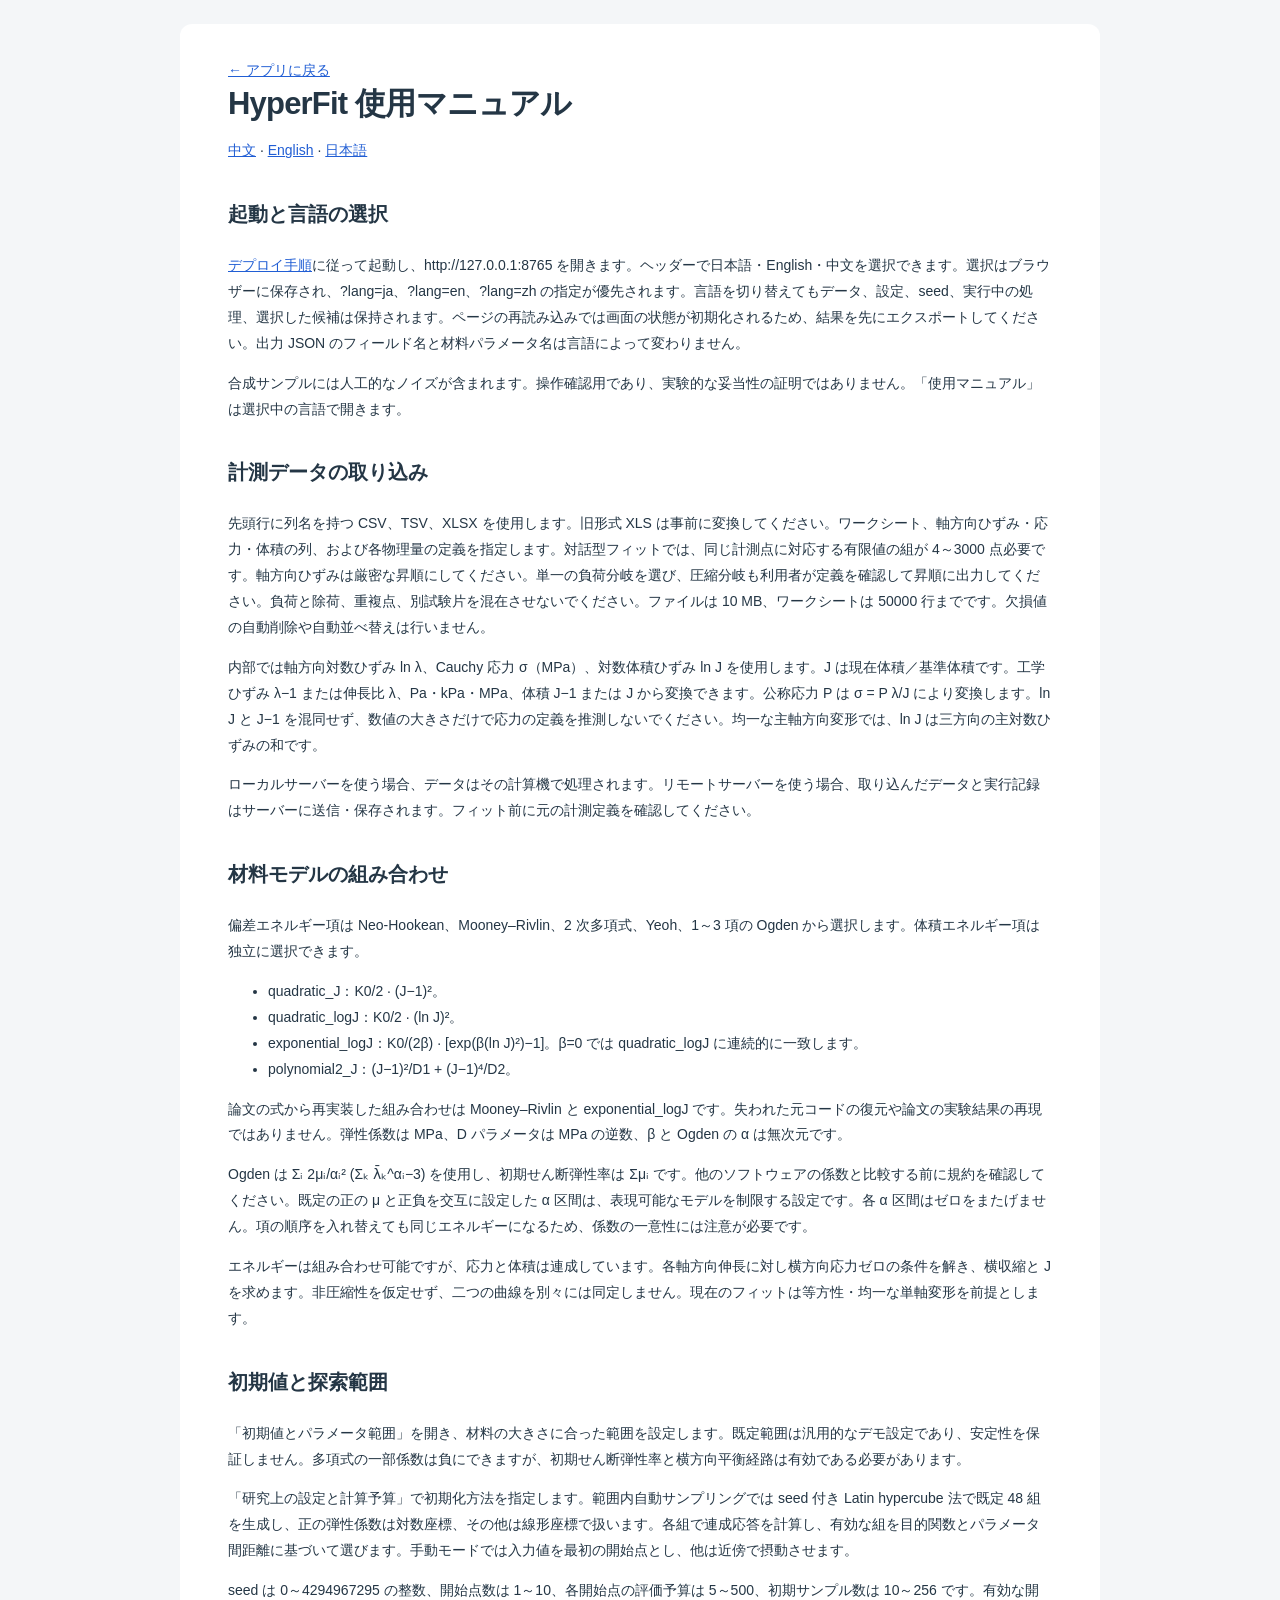
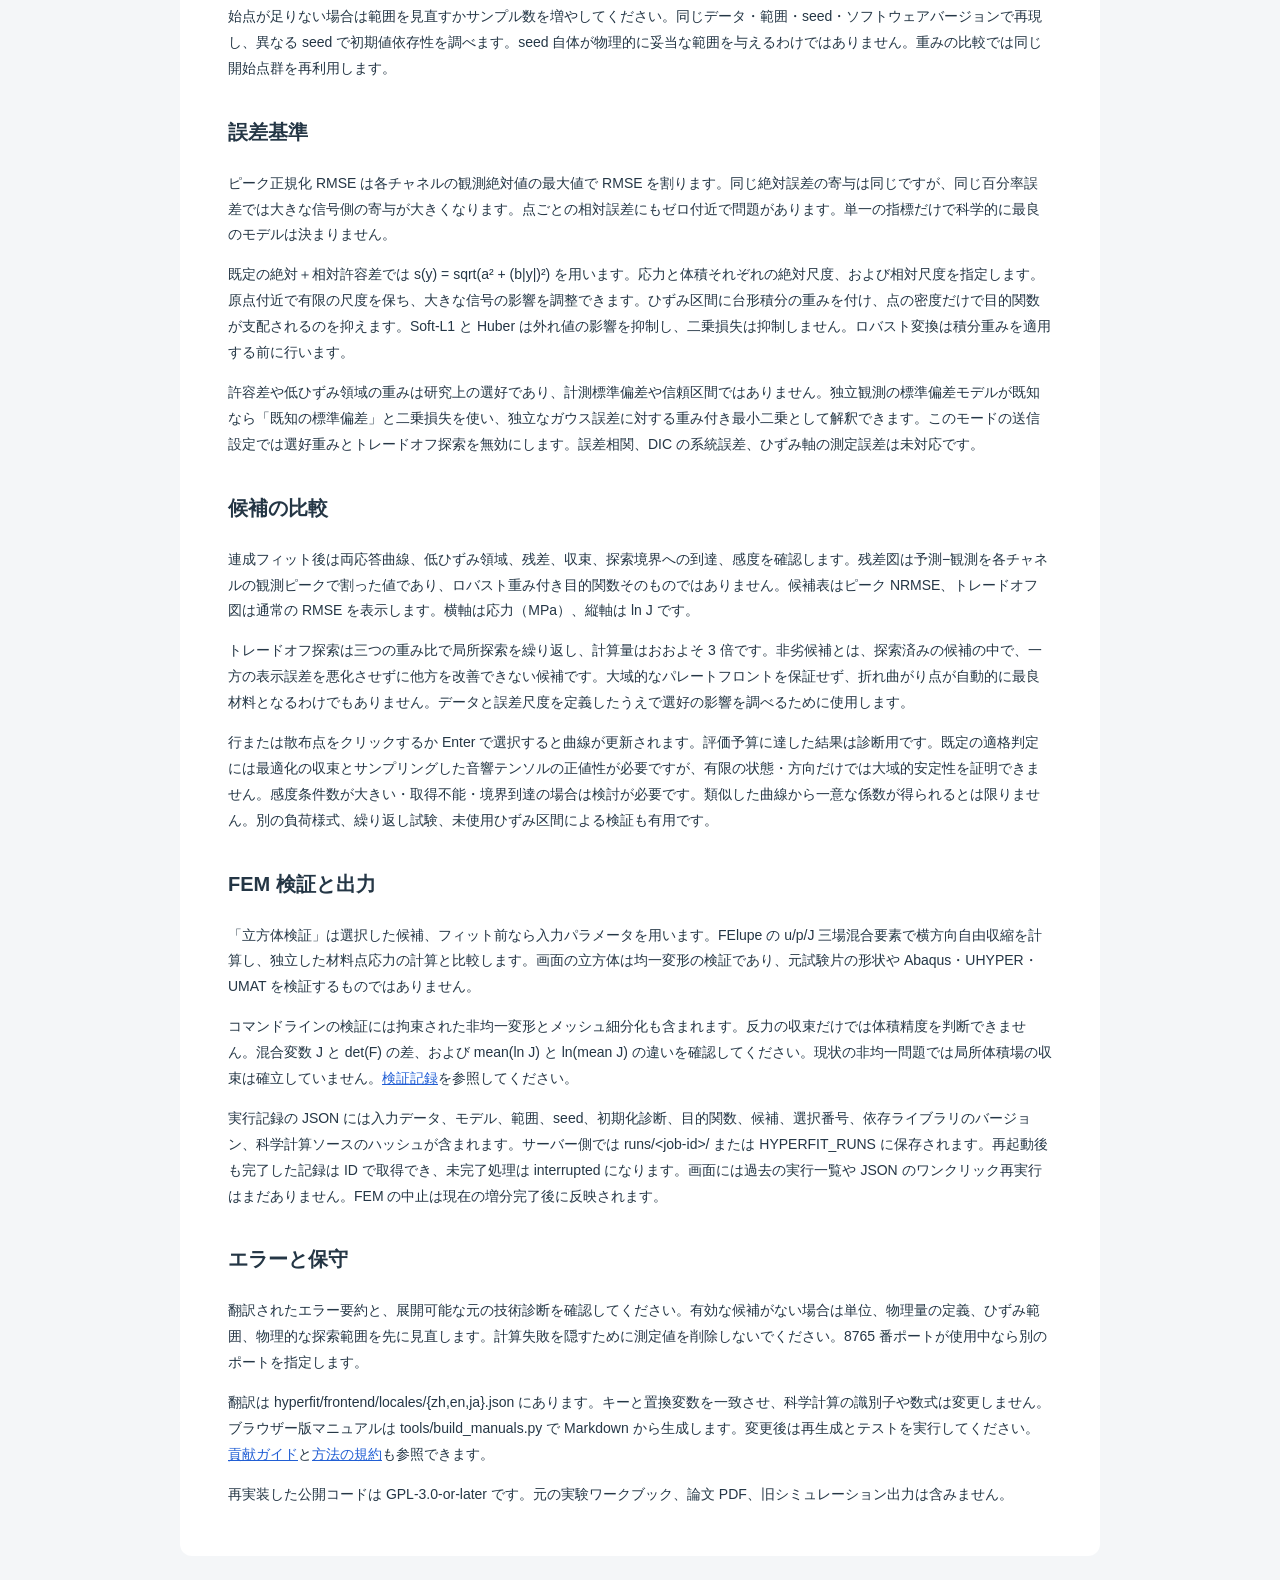
==== hyperfit/frontend/manual-ja.html @ 78426305 "Publish HyperFit research preview with trilingual UI and deployment guides" ====
<!doctype html>
<html lang="ja"><head><meta charset="utf-8">
<meta name="viewport" content="width=device-width,initial-scale=1">
<title>HyperFit 使用マニュアル</title><link rel="stylesheet" href="style.css">
<style>.manual {max-width: 920px; line-height: 1.85; background: white; margin: 24px auto; border-radius: 12px;}
.manual h2 {margin-top: 32px; font-size: 20px;} .manual h1 {line-height: 1.3;}
.manual pre {white-space: pre-wrap; overflow-wrap: anywhere; background: #f2f5f9; padding: 18px;}
.manual a {color: #215ed4;} .manual p,.manual li {overflow-wrap: anywhere;}
</style></head><body><main class="manual"><nav><a href="./?lang=ja">← アプリに戻る</a></nav>
<h1>HyperFit 使用マニュアル</h1>
<p><a href="manual-zh.html">中文</a> · <a href="manual-en.html">English</a> · <a href="manual-ja.html">日本語</a></p>
<h2>起動と言語の選択</h2>
<p><a href="deployment-ja.html">デプロイ手順</a>に従って起動し、http://127.0.0.1:8765 を開きます。ヘッダーで日本語・English・中文を選択できます。選択はブラウザーに保存され、?lang=ja、?lang=en、?lang=zh の指定が優先されます。言語を切り替えてもデータ、設定、seed、実行中の処理、選択した候補は保持されます。ページの再読み込みでは画面の状態が初期化されるため、結果を先にエクスポートしてください。出力 JSON のフィールド名と材料パラメータ名は言語によって変わりません。</p>
<p>合成サンプルには人工的なノイズが含まれます。操作確認用であり、実験的な妥当性の証明ではありません。「使用マニュアル」は選択中の言語で開きます。</p>
<h2>計測データの取り込み</h2>
<p>先頭行に列名を持つ CSV、TSV、XLSX を使用します。旧形式 XLS は事前に変換してください。ワークシート、軸方向ひずみ・応力・体積の列、および各物理量の定義を指定します。対話型フィットでは、同じ計測点に対応する有限値の組が 4～3000 点必要です。軸方向ひずみは厳密な昇順にしてください。単一の負荷分岐を選び、圧縮分岐も利用者が定義を確認して昇順に出力してください。負荷と除荷、重複点、別試験片を混在させないでください。ファイルは 10 MB、ワークシートは 50000 行までです。欠損値の自動削除や自動並べ替えは行いません。</p>
<p>内部では軸方向対数ひずみ ln λ、Cauchy 応力 σ（MPa）、対数体積ひずみ ln J を使用します。J は現在体積／基準体積です。工学ひずみ λ−1 または伸長比 λ、Pa・kPa・MPa、体積 J−1 または J から変換できます。公称応力 P は σ = P λ/J により変換します。ln J と J−1 を混同せず、数値の大きさだけで応力の定義を推測しないでください。均一な主軸方向変形では、ln J は三方向の主対数ひずみの和です。</p>
<p>ローカルサーバーを使う場合、データはその計算機で処理されます。リモートサーバーを使う場合、取り込んだデータと実行記録はサーバーに送信・保存されます。フィット前に元の計測定義を確認してください。</p>
<h2>材料モデルの組み合わせ</h2>
<p>偏差エネルギー項は Neo-Hookean、Mooney–Rivlin、2 次多項式、Yeoh、1～3 項の Ogden から選択します。体積エネルギー項は独立に選択できます。</p>
<ul>
<li>quadratic_J：K0/2 · (J−1)²。</li>
<li>quadratic_logJ：K0/2 · (ln J)²。</li>
<li>exponential_logJ：K0/(2β) · [exp(β(ln J)²)−1]。β=0 では quadratic_logJ に連続的に一致します。</li>
<li>polynomial2_J：(J−1)²/D1 + (J−1)⁴/D2。</li>
</ul>
<p>論文の式から再実装した組み合わせは Mooney–Rivlin と exponential_logJ です。失われた元コードの復元や論文の実験結果の再現ではありません。弾性係数は MPa、D パラメータは MPa の逆数、β と Ogden の α は無次元です。</p>
<p>Ogden は Σᵢ 2μᵢ/αᵢ² (Σₖ λ̄ₖ^αᵢ−3) を使用し、初期せん断弾性率は Σμᵢ です。他のソフトウェアの係数と比較する前に規約を確認してください。既定の正の μ と正負を交互に設定した α 区間は、表現可能なモデルを制限する設定です。各 α 区間はゼロをまたげません。項の順序を入れ替えても同じエネルギーになるため、係数の一意性には注意が必要です。</p>
<p>エネルギーは組み合わせ可能ですが、応力と体積は連成しています。各軸方向伸長に対し横方向応力ゼロの条件を解き、横収縮と J を求めます。非圧縮性を仮定せず、二つの曲線を別々には同定しません。現在のフィットは等方性・均一な単軸変形を前提とします。</p>
<h2>初期値と探索範囲</h2>
<p>「初期値とパラメータ範囲」を開き、材料の大きさに合った範囲を設定します。既定範囲は汎用的なデモ設定であり、安定性を保証しません。多項式の一部係数は負にできますが、初期せん断弾性率と横方向平衡経路は有効である必要があります。</p>
<p>「研究上の設定と計算予算」で初期化方法を指定します。範囲内自動サンプリングでは seed 付き Latin hypercube 法で既定 48 組を生成し、正の弾性係数は対数座標、その他は線形座標で扱います。各組で連成応答を計算し、有効な組を目的関数とパラメータ間距離に基づいて選びます。手動モードでは入力値を最初の開始点とし、他は近傍で摂動させます。</p>
<p>seed は 0～4294967295 の整数、開始点数は 1～10、各開始点の評価予算は 5～500、初期サンプル数は 10～256 です。有効な開始点が足りない場合は範囲を見直すかサンプル数を増やしてください。同じデータ・範囲・seed・ソフトウェアバージョンで再現し、異なる seed で初期値依存性を調べます。seed 自体が物理的に妥当な範囲を与えるわけではありません。重みの比較では同じ開始点群を再利用します。</p>
<h2>誤差基準</h2>
<p>ピーク正規化 RMSE は各チャネルの観測絶対値の最大値で RMSE を割ります。同じ絶対誤差の寄与は同じですが、同じ百分率誤差では大きな信号側の寄与が大きくなります。点ごとの相対誤差にもゼロ付近で問題があります。単一の指標だけで科学的に最良のモデルは決まりません。</p>
<p>既定の絶対＋相対許容差では s(y) = sqrt(a² + (b|y|)²) を用います。応力と体積それぞれの絶対尺度、および相対尺度を指定します。原点付近で有限の尺度を保ち、大きな信号の影響を調整できます。ひずみ区間に台形積分の重みを付け、点の密度だけで目的関数が支配されるのを抑えます。Soft-L1 と Huber は外れ値の影響を抑制し、二乗損失は抑制しません。ロバスト変換は積分重みを適用する前に行います。</p>
<p>許容差や低ひずみ領域の重みは研究上の選好であり、計測標準偏差や信頼区間ではありません。独立観測の標準偏差モデルが既知なら「既知の標準偏差」と二乗損失を使い、独立なガウス誤差に対する重み付き最小二乗として解釈できます。このモードの送信設定では選好重みとトレードオフ探索を無効にします。誤差相関、DIC の系統誤差、ひずみ軸の測定誤差は未対応です。</p>
<h2>候補の比較</h2>
<p>連成フィット後は両応答曲線、低ひずみ領域、残差、収束、探索境界への到達、感度を確認します。残差図は予測−観測を各チャネルの観測ピークで割った値であり、ロバスト重み付き目的関数そのものではありません。候補表はピーク NRMSE、トレードオフ図は通常の RMSE を表示します。横軸は応力（MPa）、縦軸は ln J です。</p>
<p>トレードオフ探索は三つの重み比で局所探索を繰り返し、計算量はおおよそ 3 倍です。非劣候補とは、探索済みの候補の中で、一方の表示誤差を悪化させずに他方を改善できない候補です。大域的なパレートフロントを保証せず、折れ曲がり点が自動的に最良材料となるわけでもありません。データと誤差尺度を定義したうえで選好の影響を調べるために使用します。</p>
<p>行または散布点をクリックするか Enter で選択すると曲線が更新されます。評価予算に達した結果は診断用です。既定の適格判定には最適化の収束とサンプリングした音響テンソルの正値性が必要ですが、有限の状態・方向だけでは大域的安定性を証明できません。感度条件数が大きい・取得不能・境界到達の場合は検討が必要です。類似した曲線から一意な係数が得られるとは限りません。別の負荷様式、繰り返し試験、未使用ひずみ区間による検証も有用です。</p>
<h2>FEM 検証と出力</h2>
<p>「立方体検証」は選択した候補、フィット前なら入力パラメータを用います。FElupe の u/p/J 三場混合要素で横方向自由収縮を計算し、独立した材料点応力の計算と比較します。画面の立方体は均一変形の検証であり、元試験片の形状や Abaqus・UHYPER・UMAT を検証するものではありません。</p>
<p>コマンドラインの検証には拘束された非均一変形とメッシュ細分化も含まれます。反力の収束だけでは体積精度を判断できません。混合変数 J と det(F) の差、および mean(ln J) と ln(mean J) の違いを確認してください。現状の非均一問題では局所体積場の収束は確立していません。<a href="https://github.com/ywytrew/hyperfit/blob/main/docs/VALIDATION.md">検証記録</a>を参照してください。</p>
<p>実行記録の JSON には入力データ、モデル、範囲、seed、初期化診断、目的関数、候補、選択番号、依存ライブラリのバージョン、科学計算ソースのハッシュが含まれます。サーバー側では runs/&lt;job-id&gt;/ または HYPERFIT_RUNS に保存されます。再起動後も完了した記録は ID で取得でき、未完了処理は interrupted になります。画面には過去の実行一覧や JSON のワンクリック再実行はまだありません。FEM の中止は現在の増分完了後に反映されます。</p>
<h2>エラーと保守</h2>
<p>翻訳されたエラー要約と、展開可能な元の技術診断を確認してください。有効な候補がない場合は単位、物理量の定義、ひずみ範囲、物理的な探索範囲を先に見直します。計算失敗を隠すために測定値を削除しないでください。8765 番ポートが使用中なら別のポートを指定します。</p>
<p>翻訳は hyperfit/frontend/locales/{zh,en,ja}.json にあります。キーと置換変数を一致させ、科学計算の識別子や数式は変更しません。ブラウザー版マニュアルは tools/build_manuals.py で Markdown から生成します。変更後は再生成とテストを実行してください。<a href="https://github.com/ywytrew/hyperfit/blob/main/docs/CONTRIBUTING.md">貢献ガイド</a>と<a href="https://github.com/ywytrew/hyperfit/blob/main/docs/methods.md">方法の規約</a>も参照できます。</p>
<p>再実装した公開コードは GPL-3.0-or-later です。元の実験ワークブック、論文 PDF、旧シミュレーション出力は含みません。</p>
</main></body></html>
---- hyperfit/frontend/style.css ----
:root {
  font-family: Inter, "Segoe UI", "Microsoft YaHei", sans-serif;
  color: #243645;
  background: #f4f6f8;
  font-size: 14px;
  --blue: #215ed4;
  --muted: #657887;
  --border: #e2e8ee;
}
* {
  box-sizing: border-box;
}
body {
  margin: 0;
}
header {
  height: 76px;
  padding: 0 5%;
  display: flex;
  align-items: center;
  gap: 20px;
  background: white;
  border-bottom: 1px solid var(--border);
}
.brand {
  text-decoration: none;
  color: #1c354a;
  font-size: 25px;
  display: flex;
  align-items: center;
  gap: 5px;
}
.brand span {
  color: var(--blue);
}
.brand b {
  margin-left: 10px;
  font-size: 20px;
}
.grow {
  flex: 1;
}
.badge {
  font-size: 11px;
  background: #eef3fb;
  border-radius: 20px;
  padding: 6px 10px;
  color: #496994;
}
main {
  max-width: 1420px;
  margin: auto;
  padding: 34px 48px;
}
.intro {
  display: flex;
  justify-content: space-between;
  align-items: center;
  margin-bottom: 30px;
}
.eyebrow {
  font-size: 10px;
  letter-spacing: 1.6px;
  color: #718596;
  margin: 0 0 8px;
  font-weight: 700;
}
h1 {
  font-size: 31px;
  letter-spacing: -0.8px;
  margin: 0 0 12px;
  font-weight: 650;
}
.intro p:not(.eyebrow) {
  color: var(--muted);
  margin: 0;
  font-size: 14px;
}
.intro-note {
  text-align: right;
  font-size: 12px;
  color: var(--muted);
  line-height: 2;
}
.layout {
  display: grid;
  grid-template-columns: 338px minmax(0, 1fr);
  gap: 24px;
  align-items: start;
}
section {
  background: white;
  border: 1px solid var(--border);
  border-radius: 12px;
  padding: 22px;
  margin-bottom: 18px;
}
h2 {
  font-size: 16px;
  font-weight: 650;
  margin: 0 0 20px;
}
h2 span {
  font-weight: 500;
  color: #869db6;
  margin-right: 10px;
  font-size: 12px;
}
label {
  display: block;
  color: #506372;
  font-size: 12px;
  margin: 12px 0;
}
input,
select {
  display: block;
  width: 100%;
  border: 1px solid #cfdae3;
  border-radius: 6px;
  padding: 9px 10px;
  margin-top: 6px;
  background: #fff;
  color: #263d4f;
  font: inherit;
  min-width: 0;
}
input:focus,
select:focus,
button:focus-visible {
  outline: 2px solid #89b1ff;
  outline-offset: 2px;
}
.pair {
  display: grid;
  grid-template-columns: 1fr 1fr;
  gap: 12px;
}
.hint {
  font-size: 11px;
  line-height: 1.8;
  color: var(--muted);
  margin: 12px 0 0;
}
.dataset {
  background: #f3f7fc;
  border-radius: 6px;
  padding: 14px;
  font-size: 12px;
  line-height: 1.8;
  overflow-wrap: anywhere;
}
.file-button {
  cursor: pointer;
  text-align: center;
  border: 1px dashed #b7c8dc;
  border-radius: 6px;
  padding: 10px;
  color: var(--blue);
}
.file-button input {
  display: none;
}
.formula {
  font-family: Georgia, serif;
  font-size: 14px;
  line-height: 1.7;
  background: #f6f8fb;
  border-left: 3px solid #a2bce9;
  padding: 10px 12px;
  margin: 16px 0;
  overflow-wrap: anywhere;
}
.param-head,
.param-row {
  display: grid;
  grid-template-columns: 50px repeat(3, minmax(0, 1fr));
  gap: 5px;
  align-items: center;
  font-size: 10px;
  margin: 8px 0;
}
.param-row input {
  padding: 5px 3px;
  font-size: 11px;
  margin: 0;
}
.param-row label {
  margin: 0;
}
.param-head {
  color: #7b8c9c;
}
.check {
  display: flex;
  align-items: center;
  gap: 8px;
  line-height: 1.6;
}
.check input {
  width: auto;
  margin: 0;
  accent-color: var(--blue);
}
details {
  border-top: 1px solid var(--border);
  padding-top: 14px;
  margin-top: 16px;
}
summary {
  cursor: pointer;
  color: #577393;
  font-size: 12px;
}
button {
  cursor: pointer;
  border: 0;
  border-radius: 7px;
  font: inherit;
  font-size: 12px;
  padding: 11px 15px;
  transition: background 0.15s;
}
button:disabled {
  cursor: default;
  opacity: 0.45;
}
.primary {
  background: var(--blue);
  color: #fff;
  width: 100%;
  text-align: left;
  margin-top: 18px;
  font-weight: 600;
}
.primary span {
  float: right;
}
.primary:hover {
  background: #154ab3;
}
.secondary {
  color: var(--blue);
  background: #edf3ff;
  white-space: nowrap;
}
.quiet {
  color: #526e89;
  background: transparent;
}
.quiet:hover {
  background: #f0f4f9;
}
.progress {
  font-size: 11px;
  color: #60748b;
  line-height: 1.6;
  margin-bottom: 0;
}
.section-top {
  display: flex;
  justify-content: space-between;
  align-items: center;
  gap: 12px;
}
.section-top h2 {
  margin: 0;
}
.section-top label {
  margin: 0;
}
.small {
  font-size: 11px;
  color: #81909c;
}
.legend {
  display: flex;
  align-items: center;
  gap: 7px;
  font-size: 11px;
  color: var(--muted);
  justify-content: flex-end;
  margin: 12px 0 0;
}
.dot {
  width: 7px;
  height: 7px;
  border-radius: 50%;
  display: inline-block;
  margin-left: 14px;
}
.exp {
  background: #a2adba;
}
.pred {
  background: var(--blue);
}
.chart {
  width: 100%;
  height: 242px;
}
.chart svg {
  width: 100%;
  height: 100%;
  overflow: visible;
}
.chart text {
  font-family: inherit;
  fill: #728491;
  font-size: 10px;
}
.chart .title {
  fill: #344e65;
  font-size: 12px;
  font-weight: 600;
}
.compact {
  height: 185px;
}
.empty {
  color: #8998a5;
  text-align: center;
  font-size: 12px;
  padding: 36px 0;
  line-height: 1.9;
}
.table-wrap {
  overflow: auto;
}
table {
  width: 100%;
  border-collapse: collapse;
  margin-top: 20px;
  font-size: 11px;
  white-space: nowrap;
}
th {
  font-weight: 500;
  color: #6c7e8c;
  text-align: right;
  border-bottom: 1px solid var(--border);
  padding: 10px 6px;
}
td {
  text-align: right;
  padding: 12px 6px;
  border-bottom: 1px solid #eef1f5;
}
td:first-child,
th:first-child {
  text-align: left;
}
tbody tr {
  cursor: pointer;
}
tbody tr:hover {
  background: #f6f9fe;
}
tbody tr.selected {
  background: #edf4ff;
  color: #2254a3;
}
pre {
  background: #f6f8fb;
  padding: 15px;
  border-radius: 6px;
  font-size: 11px;
  white-space: pre-wrap;
  word-break: break-word;
  line-height: 1.8;
}
.verification {
  display: flex;
  flex-wrap: wrap;
  align-items: center;
  gap: 16px;
}
.verification > div {
  flex: 1;
  min-width: 250px;
}
.verification h2 {
  margin: 0;
}
.verification > p {
  width: 100%;
}
footer {
  text-align: center;
  font-size: 11px;
  color: #8d9aa7;
  padding: 18px;
}
dialog {
  border: 1px solid var(--border);
  border-radius: 14px;
  max-width: 580px;
  width: 95%;
  padding: 26px;
  box-shadow: 0 20px 100px #12283c30;
}
dialog::backdrop {
  background: #12283c60;
}
.actions {
  display: flex;
  justify-content: flex-end;
  align-items: center;
  gap: 15px;
}
.actions .primary {
  width: auto;
  margin: 0;
}
.error {
  color: #b22b3b;
  font-size: 12px;
}
button[hidden],
[hidden] {
  display: none !important;
}
@media (max-width: 1000px) {
  main {
    padding: 25px 20px;
  }
  .layout {
    grid-template-columns: 290px minmax(0, 1fr);
  }
  section {
    padding: 17px;
  }
  .intro-note {
    display: none;
  }
  header {
    padding: 0 20px;
    gap: 10px;
  }
  .badge {
    display: none;
  }
}
@media (max-width: 740px) {
  .layout {
    grid-template-columns: 1fr;
  }
  .intro h1 {
    font-size: 26px;
  }
  header .quiet {
    font-size: 10px;
    padding: 8px;
  }
  .brand b {
    font-size: 16px;
  }
  main {
    padding: 24px 12px;
  }
  aside {
    display: grid;
    grid-template-columns: 1fr;
  }
  section {
    margin-bottom: 12px;
  }
  .chart {
    height: 235px;
  }
}
header {
  min-height: 72px;
  height: auto;
  flex-wrap: wrap;
  padding-top: 12px;
  padding-bottom: 12px;
}
header .language {
  display: flex;
  flex-direction: row;
  gap: 8px;
  align-items: center;
  margin: 0;
  font-size: 12px;
}
header .language select {
  width: auto;
  margin: 0;
  padding: 7px;
}
.manual-link {
  font-size: 12px;
  color: #215ed4;
  white-space: nowrap;
}
.error-details pre {
  white-space: pre-wrap;
  overflow-wrap: anywhere;
  font-size: 11px;
}
.param-row {
  min-width: 0;
}
section h2 > span[data-i18n] {
  color: inherit;
  font-size: inherit;
  margin: 0;
}
@media (max-width: 740px) {
  header .grow {
    display: none;
  }
  header {
    justify-content: space-between;
  }
  .language > span {
    display: none;
  }
}
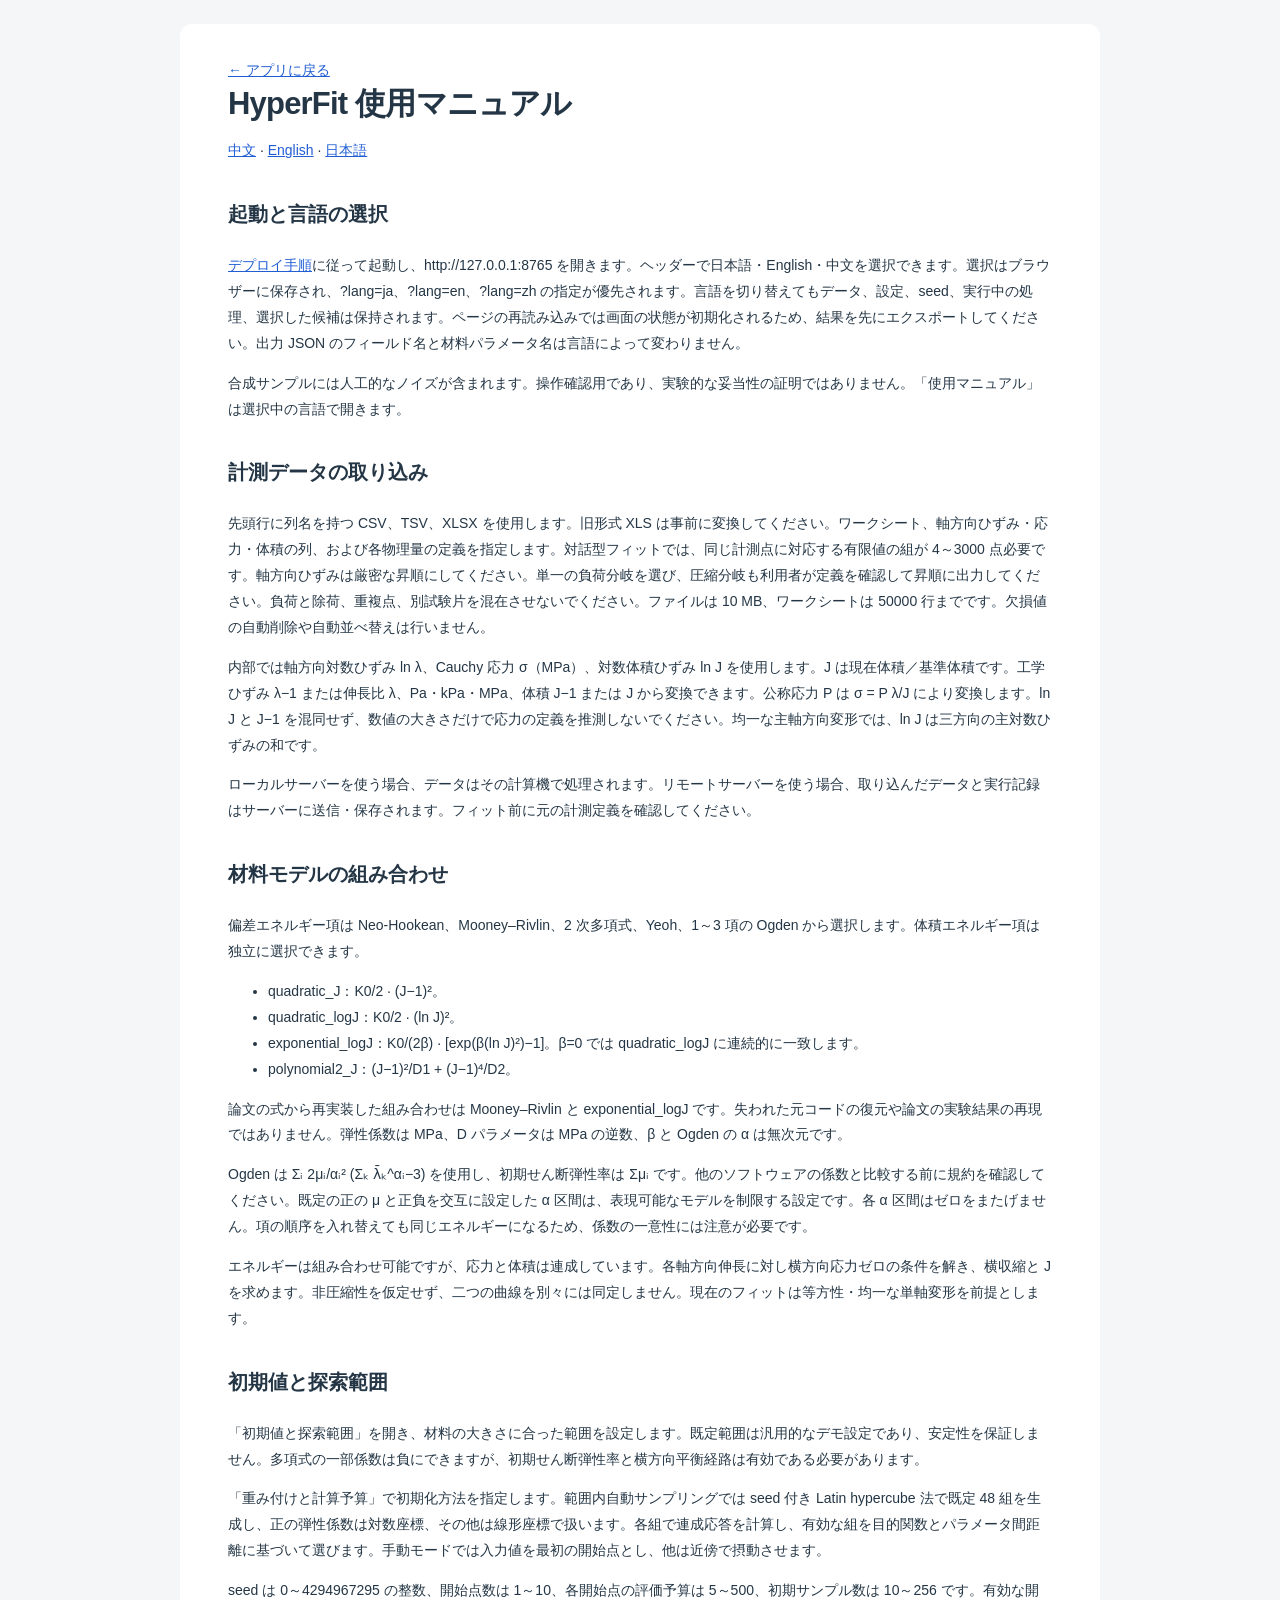
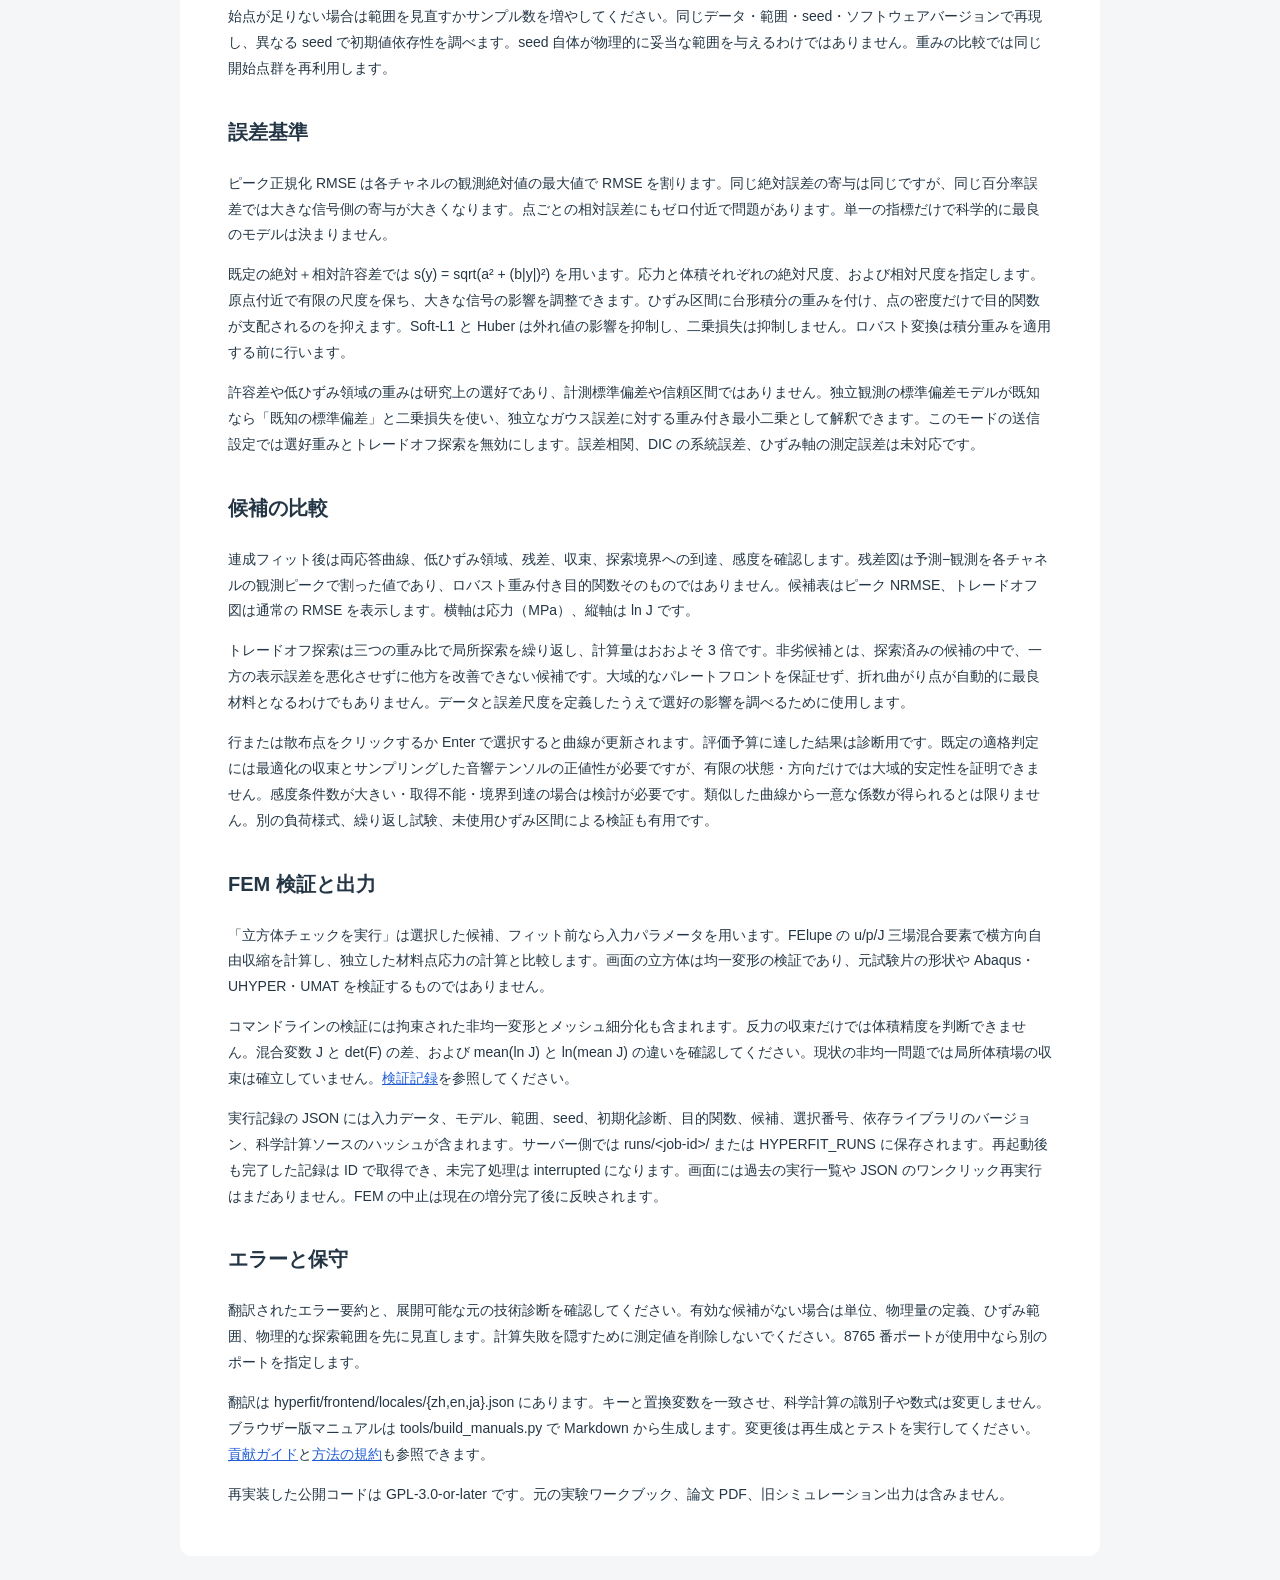
==== commit 81bf7a69: "Record public CI verification and refine Japanese guide labels" ====
--- a/hyperfit/frontend/manual-ja.html
+++ b/hyperfit/frontend/manual-ja.html
@@ -28,8 +28,8 @@
 <p>Ogden は Σᵢ 2μᵢ/αᵢ² (Σₖ λ̄ₖ^αᵢ−3) を使用し、初期せん断弾性率は Σμᵢ です。他のソフトウェアの係数と比較する前に規約を確認してください。既定の正の μ と正負を交互に設定した α 区間は、表現可能なモデルを制限する設定です。各 α 区間はゼロをまたげません。項の順序を入れ替えても同じエネルギーになるため、係数の一意性には注意が必要です。</p>
 <p>エネルギーは組み合わせ可能ですが、応力と体積は連成しています。各軸方向伸長に対し横方向応力ゼロの条件を解き、横収縮と J を求めます。非圧縮性を仮定せず、二つの曲線を別々には同定しません。現在のフィットは等方性・均一な単軸変形を前提とします。</p>
 <h2>初期値と探索範囲</h2>
-<p>「初期値とパラメータ範囲」を開き、材料の大きさに合った範囲を設定します。既定範囲は汎用的なデモ設定であり、安定性を保証しません。多項式の一部係数は負にできますが、初期せん断弾性率と横方向平衡経路は有効である必要があります。</p>
-<p>「研究上の設定と計算予算」で初期化方法を指定します。範囲内自動サンプリングでは seed 付き Latin hypercube 法で既定 48 組を生成し、正の弾性係数は対数座標、その他は線形座標で扱います。各組で連成応答を計算し、有効な組を目的関数とパラメータ間距離に基づいて選びます。手動モードでは入力値を最初の開始点とし、他は近傍で摂動させます。</p>
+<p>「初期値と探索範囲」を開き、材料の大きさに合った範囲を設定します。既定範囲は汎用的なデモ設定であり、安定性を保証しません。多項式の一部係数は負にできますが、初期せん断弾性率と横方向平衡経路は有効である必要があります。</p>
+<p>「重み付けと計算予算」で初期化方法を指定します。範囲内自動サンプリングでは seed 付き Latin hypercube 法で既定 48 組を生成し、正の弾性係数は対数座標、その他は線形座標で扱います。各組で連成応答を計算し、有効な組を目的関数とパラメータ間距離に基づいて選びます。手動モードでは入力値を最初の開始点とし、他は近傍で摂動させます。</p>
 <p>seed は 0～4294967295 の整数、開始点数は 1～10、各開始点の評価予算は 5～500、初期サンプル数は 10～256 です。有効な開始点が足りない場合は範囲を見直すかサンプル数を増やしてください。同じデータ・範囲・seed・ソフトウェアバージョンで再現し、異なる seed で初期値依存性を調べます。seed 自体が物理的に妥当な範囲を与えるわけではありません。重みの比較では同じ開始点群を再利用します。</p>
 <h2>誤差基準</h2>
 <p>ピーク正規化 RMSE は各チャネルの観測絶対値の最大値で RMSE を割ります。同じ絶対誤差の寄与は同じですが、同じ百分率誤差では大きな信号側の寄与が大きくなります。点ごとの相対誤差にもゼロ付近で問題があります。単一の指標だけで科学的に最良のモデルは決まりません。</p>
@@ -40,7 +40,7 @@
 <p>トレードオフ探索は三つの重み比で局所探索を繰り返し、計算量はおおよそ 3 倍です。非劣候補とは、探索済みの候補の中で、一方の表示誤差を悪化させずに他方を改善できない候補です。大域的なパレートフロントを保証せず、折れ曲がり点が自動的に最良材料となるわけでもありません。データと誤差尺度を定義したうえで選好の影響を調べるために使用します。</p>
 <p>行または散布点をクリックするか Enter で選択すると曲線が更新されます。評価予算に達した結果は診断用です。既定の適格判定には最適化の収束とサンプリングした音響テンソルの正値性が必要ですが、有限の状態・方向だけでは大域的安定性を証明できません。感度条件数が大きい・取得不能・境界到達の場合は検討が必要です。類似した曲線から一意な係数が得られるとは限りません。別の負荷様式、繰り返し試験、未使用ひずみ区間による検証も有用です。</p>
 <h2>FEM 検証と出力</h2>
-<p>「立方体検証」は選択した候補、フィット前なら入力パラメータを用います。FElupe の u/p/J 三場混合要素で横方向自由収縮を計算し、独立した材料点応力の計算と比較します。画面の立方体は均一変形の検証であり、元試験片の形状や Abaqus・UHYPER・UMAT を検証するものではありません。</p>
+<p>「立方体チェックを実行」は選択した候補、フィット前なら入力パラメータを用います。FElupe の u/p/J 三場混合要素で横方向自由収縮を計算し、独立した材料点応力の計算と比較します。画面の立方体は均一変形の検証であり、元試験片の形状や Abaqus・UHYPER・UMAT を検証するものではありません。</p>
 <p>コマンドラインの検証には拘束された非均一変形とメッシュ細分化も含まれます。反力の収束だけでは体積精度を判断できません。混合変数 J と det(F) の差、および mean(ln J) と ln(mean J) の違いを確認してください。現状の非均一問題では局所体積場の収束は確立していません。<a href="https://github.com/ywytrew/hyperfit/blob/main/docs/VALIDATION.md">検証記録</a>を参照してください。</p>
 <p>実行記録の JSON には入力データ、モデル、範囲、seed、初期化診断、目的関数、候補、選択番号、依存ライブラリのバージョン、科学計算ソースのハッシュが含まれます。サーバー側では runs/&lt;job-id&gt;/ または HYPERFIT_RUNS に保存されます。再起動後も完了した記録は ID で取得でき、未完了処理は interrupted になります。画面には過去の実行一覧や JSON のワンクリック再実行はまだありません。FEM の中止は現在の増分完了後に反映されます。</p>
 <h2>エラーと保守</h2>
